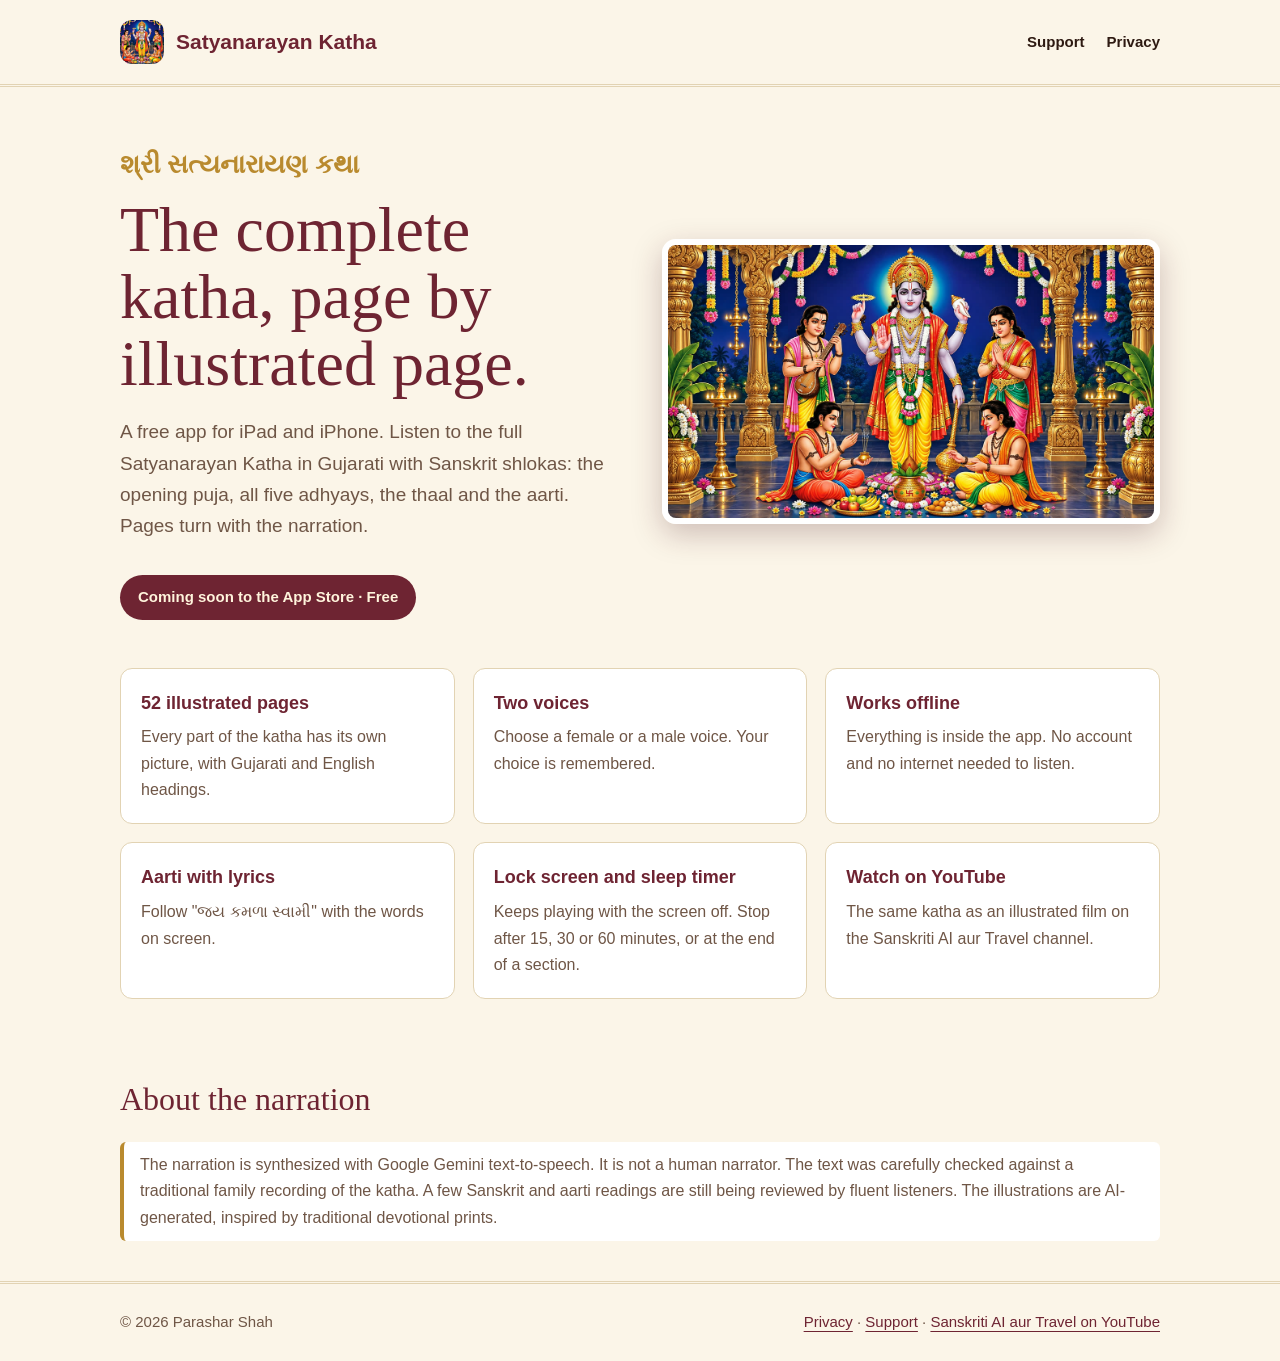
==== index.html @ 42a251c9 "Satyanarayan Katha: product, support and privacy pages" ====
<!doctype html><html lang="en"><head><meta charset="utf-8"><meta name="viewport" content="width=device-width,initial-scale=1"><link rel="stylesheet" href="style.css"><link rel="icon" href="assets/icon.png"><title>Satyanarayan Katha · Illustrated Gujarati katha app</title><meta name="description" content="A free, illustrated Satyanarayan Katha for iPad and iPhone: Gujarati narration with Sanskrit shlokas, two voices, works offline."><meta property="og:image" content="https://pstarwars2026.github.io/satyanarayan-katha/assets/og.png"></head><body><a class="skip" href="#main">Skip to content</a><header><div class="wrap"><nav><a class="brand" href="./"><img src="assets/icon.png" width="44" height="44" alt=""> Satyanarayan Katha</a><div class="navlinks"><a href="support.html">Support</a><a href="privacy.html">Privacy</a></div></nav></div></header>
<main id="main" class="wrap"><div class="hero"><div><p class="gu">શ્રી સત્યનારાયણ કથા</p><h1>The complete katha, page by illustrated page.</h1><p class="lede">A free app for iPad and iPhone. Listen to the full Satyanarayan Katha in Gujarati with Sanskrit shlokas: the opening puja, all five adhyays, the thaal and the aarti. Pages turn with the narration.</p><span class="badge">Coming soon to the App Store · Free</span></div><img src="assets/hero.jpg" alt="Lord Satyanarayan standing, with devotees at a puja"></div>
<div class="grid">
<div class="card"><h3>52 illustrated pages</h3><p>Every part of the katha has its own picture, with Gujarati and English headings.</p></div>
<div class="card"><h3>Two voices</h3><p>Choose a female or a male voice. Your choice is remembered.</p></div>
<div class="card"><h3>Works offline</h3><p>Everything is inside the app. No account and no internet needed to listen.</p></div>
<div class="card"><h3>Aarti with lyrics</h3><p>Follow "જય કમળા સ્વામી" with the words on screen.</p></div>
<div class="card"><h3>Lock screen and sleep timer</h3><p>Keeps playing with the screen off. Stop after 15, 30 or 60 minutes, or at the end of a section.</p></div>
<div class="card"><h3>Watch on YouTube</h3><p>The same katha as an illustrated film on the Sanskriti AI aur Travel channel.</p></div>
</div>
<section><h2>About the narration</h2><p class="note">The narration is synthesized with Google Gemini text-to-speech. It is not a human narrator. The text was carefully checked against a traditional family recording of the katha. A few Sanskrit and aarti readings are still being reviewed by fluent listeners. The illustrations are AI-generated, inspired by traditional devotional prints.</p></section>
</main><footer><div class="wrap"><span>© 2026 Parashar Shah</span><span><a href="privacy.html">Privacy</a> · <a href="support.html">Support</a> · <a href="https://www.youtube.com/channel/UCltArUjYANBr4EmnvROwXNA">Sanskriti AI aur Travel on YouTube</a></span></div></footer></body></html>
---- style.css ----
:root{--paper:#fbf5e8;--ink:#2e1a12;--muted:#6f5646;--maroon:#6e2432;--maroon-deep:#4d1622;--gold:#b98a2e;--line:#e2d3b3}
*{box-sizing:border-box}html{scroll-behavior:smooth}
body{margin:0;background:var(--paper);color:var(--ink);font:18px/1.65 -apple-system,BlinkMacSystemFont,"SF Pro Text","Noto Sans Gujarati",Segoe UI,Roboto,sans-serif}
a{color:var(--maroon);text-underline-offset:4px}a:focus-visible{outline:3px solid var(--gold);outline-offset:4px}
.skip{position:absolute;left:16px;top:-100px;background:#fff;color:#000;padding:8px;z-index:10}.skip:focus{top:12px}
.wrap{width:min(1040px,calc(100% - 44px));margin:auto}
header{padding:20px 0;border-bottom:3px double var(--line)}
nav{display:flex;align-items:center;justify-content:space-between;gap:20px;flex-wrap:wrap}
.brand{display:inline-flex;align-items:center;gap:12px;font-weight:800;font-size:21px;color:var(--maroon);text-decoration:none}.brand img{border-radius:12px}
.navlinks{display:flex;gap:22px;font-size:15px;font-weight:600}.navlinks a{color:var(--ink);text-decoration:none}
.hero{display:grid;grid-template-columns:1fr 1fr;gap:44px;align-items:center;padding:56px 0 36px}
.hero h1{font-family:Georgia,serif;font-weight:400;font-size:clamp(40px,6vw,64px);line-height:1.05;color:var(--maroon);margin:10px 0 16px}
.gu{font-size:26px;color:var(--gold);font-weight:700;margin:0}
.lede{font-size:19px;color:var(--muted)}
.hero img{width:100%;border-radius:14px;border:6px solid #fff;box-shadow:0 10px 30px rgba(77,22,34,.25)}
.badge{display:inline-block;margin-top:14px;padding:10px 18px;border-radius:30px;background:var(--maroon);color:#fff4dc;font-weight:700;font-size:15px}
.grid{display:grid;grid-template-columns:repeat(3,1fr);gap:18px;padding:12px 0 40px}
.card{background:#fff;border:1px solid var(--line);border-radius:12px;padding:20px}.card h3{margin:0 0 6px;color:var(--maroon);font-size:18px}.card p{margin:0;color:var(--muted);font-size:16px}
section h2{font-family:Georgia,serif;font-weight:400;color:var(--maroon);font-size:32px;margin:34px 0 10px}
.note{border-left:4px solid var(--gold);padding:10px 16px;background:#fff;border-radius:6px;color:var(--muted);font-size:16px}
table{border-collapse:collapse;width:100%;background:#fff;border:1px solid var(--line);border-radius:10px;overflow:hidden}td,th{padding:10px 14px;border-bottom:1px solid var(--line);text-align:left;vertical-align:top}
footer{margin-top:40px;padding:26px 0;border-top:3px double var(--line);color:var(--muted);font-size:15px}footer .wrap{display:flex;gap:18px;flex-wrap:wrap;justify-content:space-between}
@media(max-width:820px){.hero{grid-template-columns:1fr;padding-top:30px}.grid{grid-template-columns:1fr}}
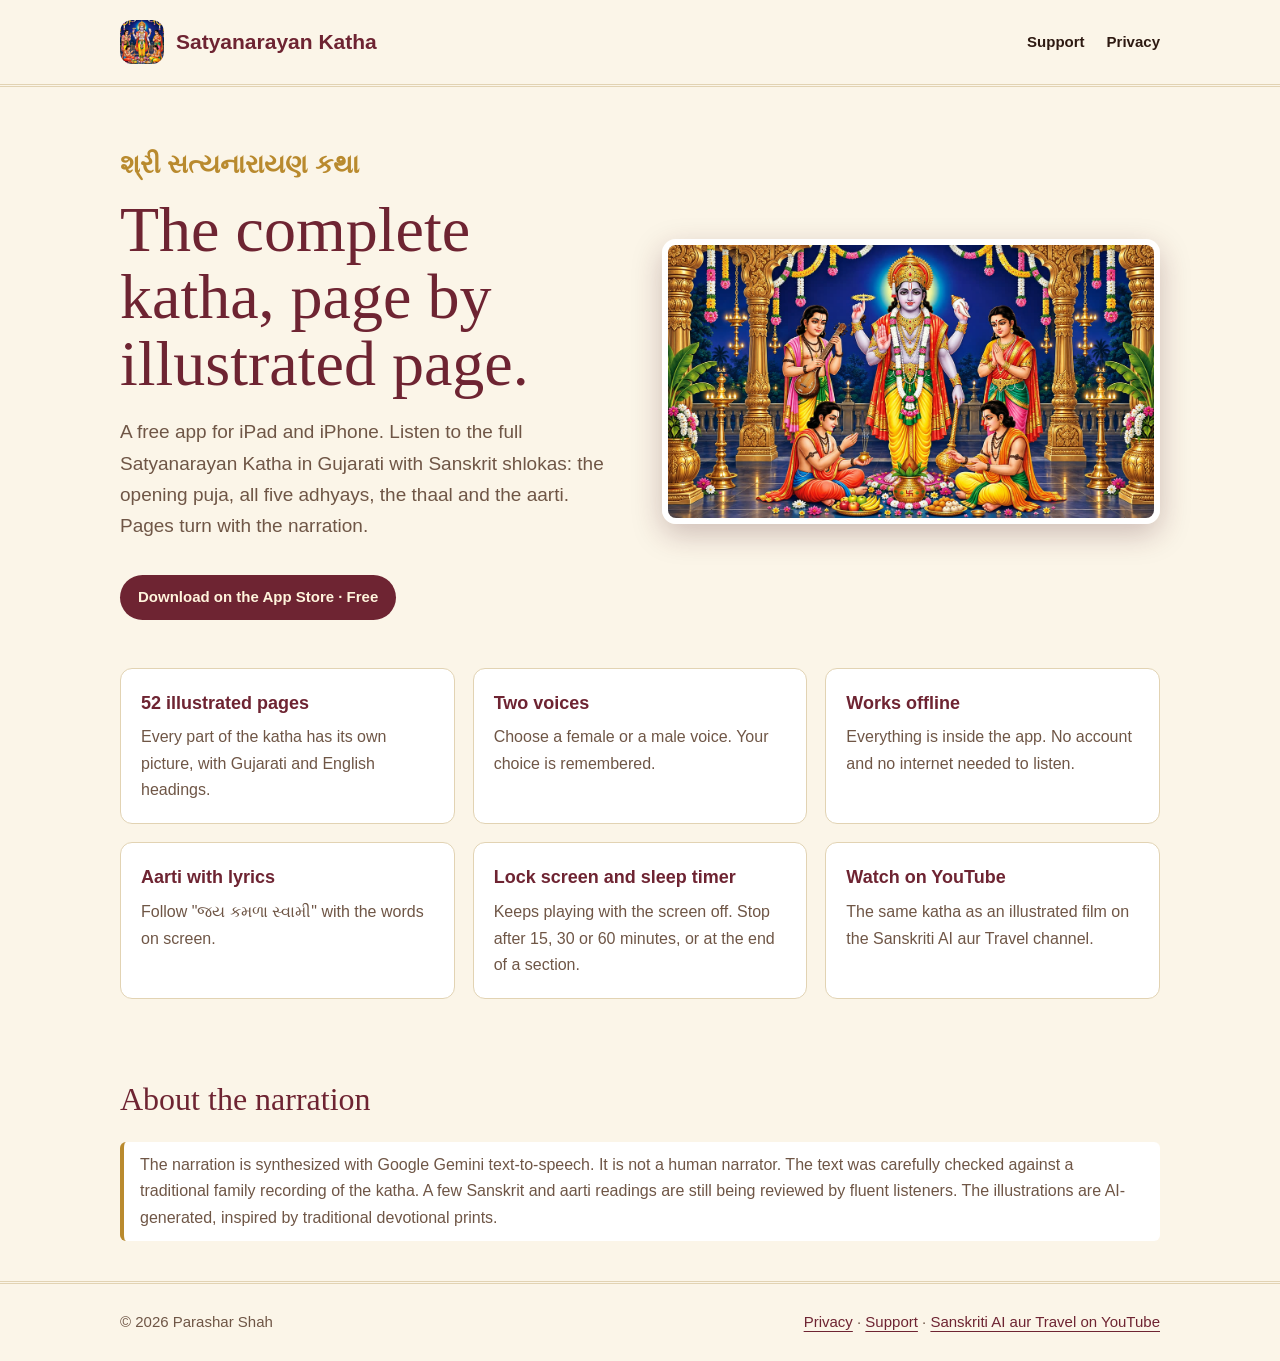
==== commit 5a38b8c7: "Link the live App Store listing Co-Authored-By: Claude Opus 5.5 <noreply@anthropic.com>" ====
--- a/index.html
+++ b/index.html
@@ -1,5 +1,5 @@
 <!doctype html><html lang="en"><head><meta charset="utf-8"><meta name="viewport" content="width=device-width,initial-scale=1"><link rel="stylesheet" href="style.css"><link rel="icon" href="assets/icon.png"><title>Satyanarayan Katha · Illustrated Gujarati katha app</title><meta name="description" content="A free, illustrated Satyanarayan Katha for iPad and iPhone: Gujarati narration with Sanskrit shlokas, two voices, works offline."><meta property="og:image" content="https://pstarwars2026.github.io/satyanarayan-katha/assets/og.png"></head><body><a class="skip" href="#main">Skip to content</a><header><div class="wrap"><nav><a class="brand" href="./"><img src="assets/icon.png" width="44" height="44" alt=""> Satyanarayan Katha</a><div class="navlinks"><a href="support.html">Support</a><a href="privacy.html">Privacy</a></div></nav></div></header>
-<main id="main" class="wrap"><div class="hero"><div><p class="gu">શ્રી સત્યનારાયણ કથા</p><h1>The complete katha, page by illustrated page.</h1><p class="lede">A free app for iPad and iPhone. Listen to the full Satyanarayan Katha in Gujarati with Sanskrit shlokas: the opening puja, all five adhyays, the thaal and the aarti. Pages turn with the narration.</p><span class="badge">Coming soon to the App Store · Free</span></div><img src="assets/hero.jpg" alt="Lord Satyanarayan standing, with devotees at a puja"></div>
+<main id="main" class="wrap"><div class="hero"><div><p class="gu">શ્રી સત્યનારાયણ કથા</p><h1>The complete katha, page by illustrated page.</h1><p class="lede">A free app for iPad and iPhone. Listen to the full Satyanarayan Katha in Gujarati with Sanskrit shlokas: the opening puja, all five adhyays, the thaal and the aarti. Pages turn with the narration.</p><a class="badge" href="https://apps.apple.com/us/app/satyanarayan-katha/id6816973589">Download on the App Store · Free</a></div><img src="assets/hero.jpg" alt="Lord Satyanarayan standing, with devotees at a puja"></div>
 <div class="grid">
 <div class="card"><h3>52 illustrated pages</h3><p>Every part of the katha has its own picture, with Gujarati and English headings.</p></div>
 <div class="card"><h3>Two voices</h3><p>Choose a female or a male voice. Your choice is remembered.</p></div>
--- a/style.css
+++ b/style.css
@@ -13,7 +13,7 @@
 .gu{font-size:26px;color:var(--gold);font-weight:700;margin:0}
 .lede{font-size:19px;color:var(--muted)}
 .hero img{width:100%;border-radius:14px;border:6px solid #fff;box-shadow:0 10px 30px rgba(77,22,34,.25)}
-.badge{display:inline-block;margin-top:14px;padding:10px 18px;border-radius:30px;background:var(--maroon);color:#fff4dc;font-weight:700;font-size:15px}
+.badge{display:inline-block;margin-top:14px;padding:10px 18px;border-radius:30px;background:var(--maroon);color:#fff4dc;font-weight:700;font-size:15px;text-decoration:none}
 .grid{display:grid;grid-template-columns:repeat(3,1fr);gap:18px;padding:12px 0 40px}
 .card{background:#fff;border:1px solid var(--line);border-radius:12px;padding:20px}.card h3{margin:0 0 6px;color:var(--maroon);font-size:18px}.card p{margin:0;color:var(--muted);font-size:16px}
 section h2{font-family:Georgia,serif;font-weight:400;color:var(--maroon);font-size:32px;margin:34px 0 10px}
